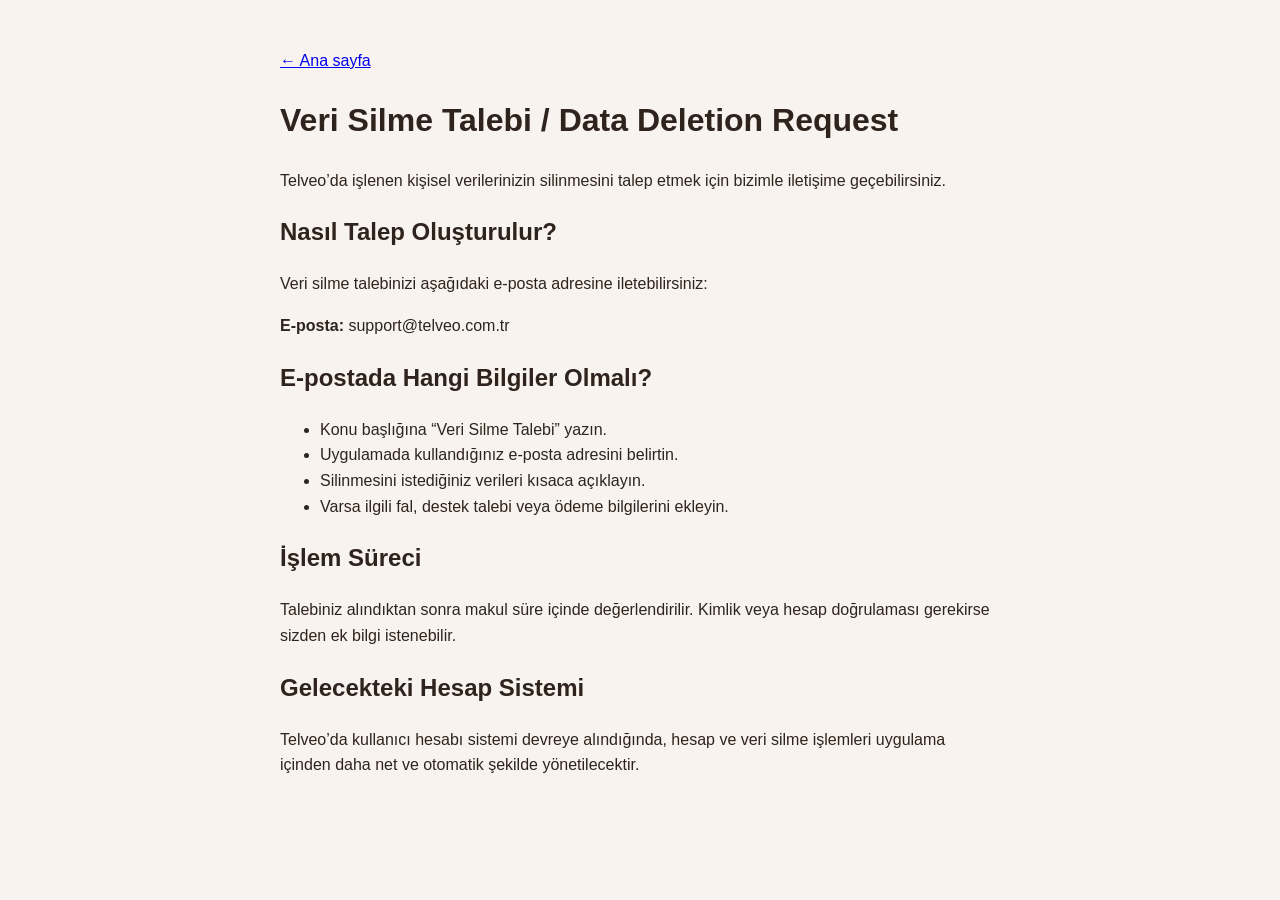
==== delete-data.html @ 624d786c "Create delete-data.html" ====
<!DOCTYPE html>
<html lang="tr">
<head>
  <meta charset="UTF-8" />
  <meta name="viewport" content="width=device-width, initial-scale=1.0" />
  <title>Data Deletion - Telveo</title>
  <link rel="stylesheet" href="style.css" />
</head>
<body>
  <main class="container page">
    <a class="back-link" href="index.html">← Ana sayfa</a>

    <h1>Veri Silme Talebi / Data Deletion Request</h1>

    <p>
      Telveo’da işlenen kişisel verilerinizin silinmesini talep etmek için bizimle iletişime geçebilirsiniz.
    </p>

    <h2>Nasıl Talep Oluşturulur?</h2>
    <p>
      Veri silme talebinizi aşağıdaki e-posta adresine iletebilirsiniz:
    </p>

    <p>
      <strong>E-posta:</strong> support@telveo.com.tr
    </p>

    <h2>E-postada Hangi Bilgiler Olmalı?</h2>
    <ul>
      <li>Konu başlığına “Veri Silme Talebi” yazın.</li>
      <li>Uygulamada kullandığınız e-posta adresini belirtin.</li>
      <li>Silinmesini istediğiniz verileri kısaca açıklayın.</li>
      <li>Varsa ilgili fal, destek talebi veya ödeme bilgilerini ekleyin.</li>
    </ul>

    <h2>İşlem Süreci</h2>
    <p>
      Talebiniz alındıktan sonra makul süre içinde değerlendirilir. Kimlik veya hesap doğrulaması gerekirse
      sizden ek bilgi istenebilir.
    </p>

    <h2>Gelecekteki Hesap Sistemi</h2>
    <p>
      Telveo’da kullanıcı hesabı sistemi devreye alındığında, hesap ve veri silme işlemleri uygulama içinden
      daha net ve otomatik şekilde yönetilecektir.
    </p>
  </main>
</body>
</html>
---- style.css ----
* {
  box-sizing: border-box;
}

body {
  margin: 0;
  font-family: Arial, sans-serif;
  background: #f8f3ee;
  color: #2f241d;
  line-height: 1.6;
}

.container {
  max-width: 760px;
  margin: 0 auto;
  padding: 48px 20px;
}

.hero {
  text-align: center;
  margin-bottom: 40px;
}

.hero h1 {
  font-size: 48px;
  margin-bottom: 12px;
  letter-spacing: -1px;
}

.hero p {
  font-size: 18px;
  color: #6b5b50;
}

.links {
  display: grid;
  gap: 14px;
}

.links a {
  display: block;
  padding: 18px 20px;
  background: #ffffff;
  color: #2f241d;
  text-decoration: none;
  border-radius: 14px;
  border: 1px solid #eaded4;
  box-shadow: 0 8px 24px rgba(47, 36, 29, 0.06);
}

.links a:hover {
  background: #fffaf5;
}

footer {
  margin-top: 48px;
  text-align: center;
  color: #8a7a70;
  font-size: 14px;
}
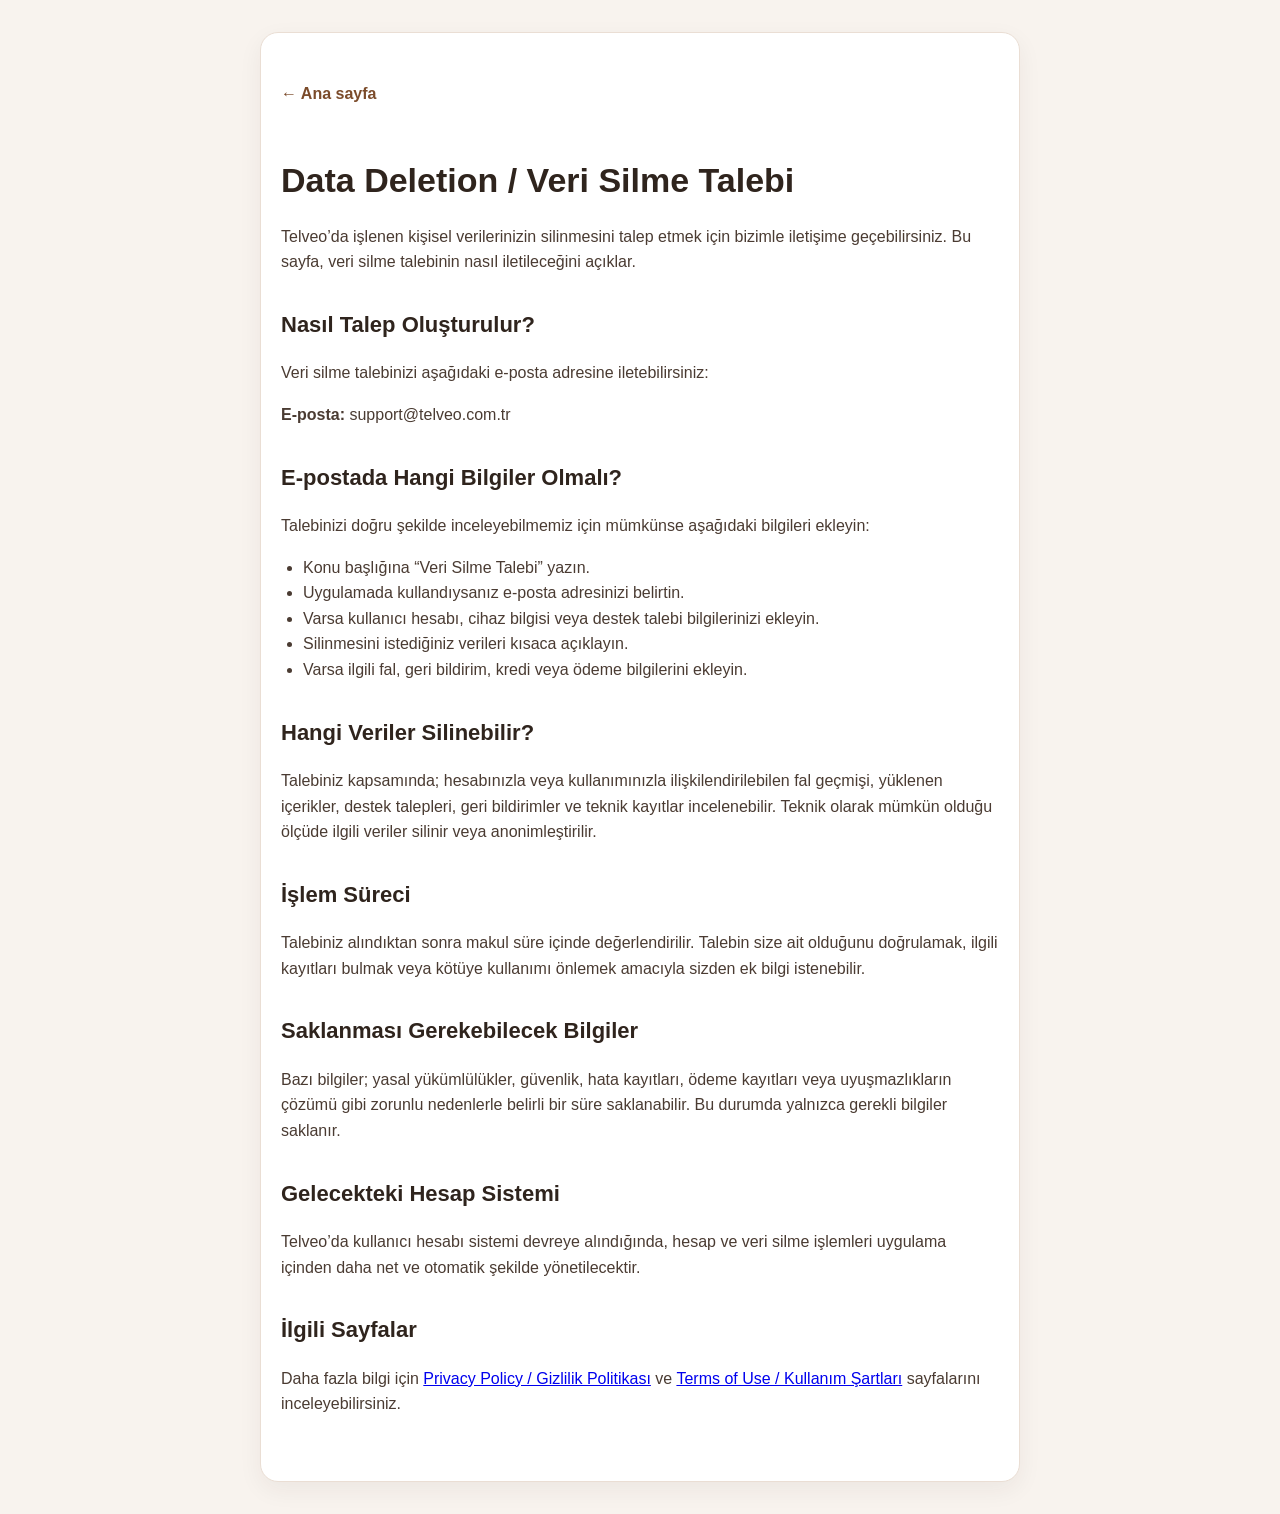
==== commit 2bbb1d94: "Update delete-data.html" ====
--- a/delete-data.html
+++ b/delete-data.html
@@ -4,16 +4,18 @@
   <meta charset="UTF-8" />
   <meta name="viewport" content="width=device-width, initial-scale=1.0" />
   <title>Data Deletion - Telveo</title>
+  <meta name="description" content="Data deletion request information for Telveo mobile application." />
   <link rel="stylesheet" href="style.css" />
 </head>
 <body>
   <main class="container page">
     <a class="back-link" href="index.html">← Ana sayfa</a>
 
-    <h1>Veri Silme Talebi / Data Deletion Request</h1>
+    <h1>Data Deletion / Veri Silme Talebi</h1>
 
     <p>
       Telveo’da işlenen kişisel verilerinizin silinmesini talep etmek için bizimle iletişime geçebilirsiniz.
+      Bu sayfa, veri silme talebinin nasıl iletileceğini açıklar.
     </p>
 
     <h2>Nasıl Talep Oluşturulur?</h2>
@@ -26,17 +28,34 @@
     </p>
 
     <h2>E-postada Hangi Bilgiler Olmalı?</h2>
+    <p>
+      Talebinizi doğru şekilde inceleyebilmemiz için mümkünse aşağıdaki bilgileri ekleyin:
+    </p>
     <ul>
       <li>Konu başlığına “Veri Silme Talebi” yazın.</li>
-      <li>Uygulamada kullandığınız e-posta adresini belirtin.</li>
+      <li>Uygulamada kullandıysanız e-posta adresinizi belirtin.</li>
+      <li>Varsa kullanıcı hesabı, cihaz bilgisi veya destek talebi bilgilerinizi ekleyin.</li>
       <li>Silinmesini istediğiniz verileri kısaca açıklayın.</li>
-      <li>Varsa ilgili fal, destek talebi veya ödeme bilgilerini ekleyin.</li>
+      <li>Varsa ilgili fal, geri bildirim, kredi veya ödeme bilgilerini ekleyin.</li>
     </ul>
+
+    <h2>Hangi Veriler Silinebilir?</h2>
+    <p>
+      Talebiniz kapsamında; hesabınızla veya kullanımınızla ilişkilendirilebilen fal geçmişi,
+      yüklenen içerikler, destek talepleri, geri bildirimler ve teknik kayıtlar incelenebilir.
+      Teknik olarak mümkün olduğu ölçüde ilgili veriler silinir veya anonimleştirilir.
+    </p>
 
     <h2>İşlem Süreci</h2>
     <p>
-      Talebiniz alındıktan sonra makul süre içinde değerlendirilir. Kimlik veya hesap doğrulaması gerekirse
-      sizden ek bilgi istenebilir.
+      Talebiniz alındıktan sonra makul süre içinde değerlendirilir. Talebin size ait olduğunu doğrulamak,
+      ilgili kayıtları bulmak veya kötüye kullanımı önlemek amacıyla sizden ek bilgi istenebilir.
+    </p>
+
+    <h2>Saklanması Gerekebilecek Bilgiler</h2>
+    <p>
+      Bazı bilgiler; yasal yükümlülükler, güvenlik, hata kayıtları, ödeme kayıtları veya uyuşmazlıkların çözümü
+      gibi zorunlu nedenlerle belirli bir süre saklanabilir. Bu durumda yalnızca gerekli bilgiler saklanır.
     </p>
 
     <h2>Gelecekteki Hesap Sistemi</h2>
@@ -44,6 +63,15 @@
       Telveo’da kullanıcı hesabı sistemi devreye alındığında, hesap ve veri silme işlemleri uygulama içinden
       daha net ve otomatik şekilde yönetilecektir.
     </p>
+
+    <h2>İlgili Sayfalar</h2>
+    <p>
+      Daha fazla bilgi için
+      <a href="privacy.html">Privacy Policy / Gizlilik Politikası</a>
+      ve
+      <a href="terms.html">Terms of Use / Kullanım Şartları</a>
+      sayfalarını inceleyebilirsiniz.
+    </p>
   </main>
 </body>
 </html>
--- a/style.css
+++ b/style.css
@@ -58,3 +58,43 @@
   color: #8a7a70;
   font-size: 14px;
 }
+
+.page {
+  background: #ffffff;
+  border: 1px solid #eaded4;
+  border-radius: 18px;
+  box-shadow: 0 8px 24px rgba(47, 36, 29, 0.06);
+  margin-top: 32px;
+  margin-bottom: 32px;
+}
+
+.page h1 {
+  font-size: 34px;
+  margin-bottom: 8px;
+}
+
+.page h2 {
+  margin-top: 32px;
+  font-size: 22px;
+}
+
+.page p,
+.page li {
+  color: #4a3b32;
+}
+
+.back-link {
+  display: inline-block;
+  margin-bottom: 24px;
+  color: #7b4b2a;
+  text-decoration: none;
+  font-weight: bold;
+}
+
+.back-link:hover {
+  text-decoration: underline;
+}
+
+ul {
+  padding-left: 22px;
+}
